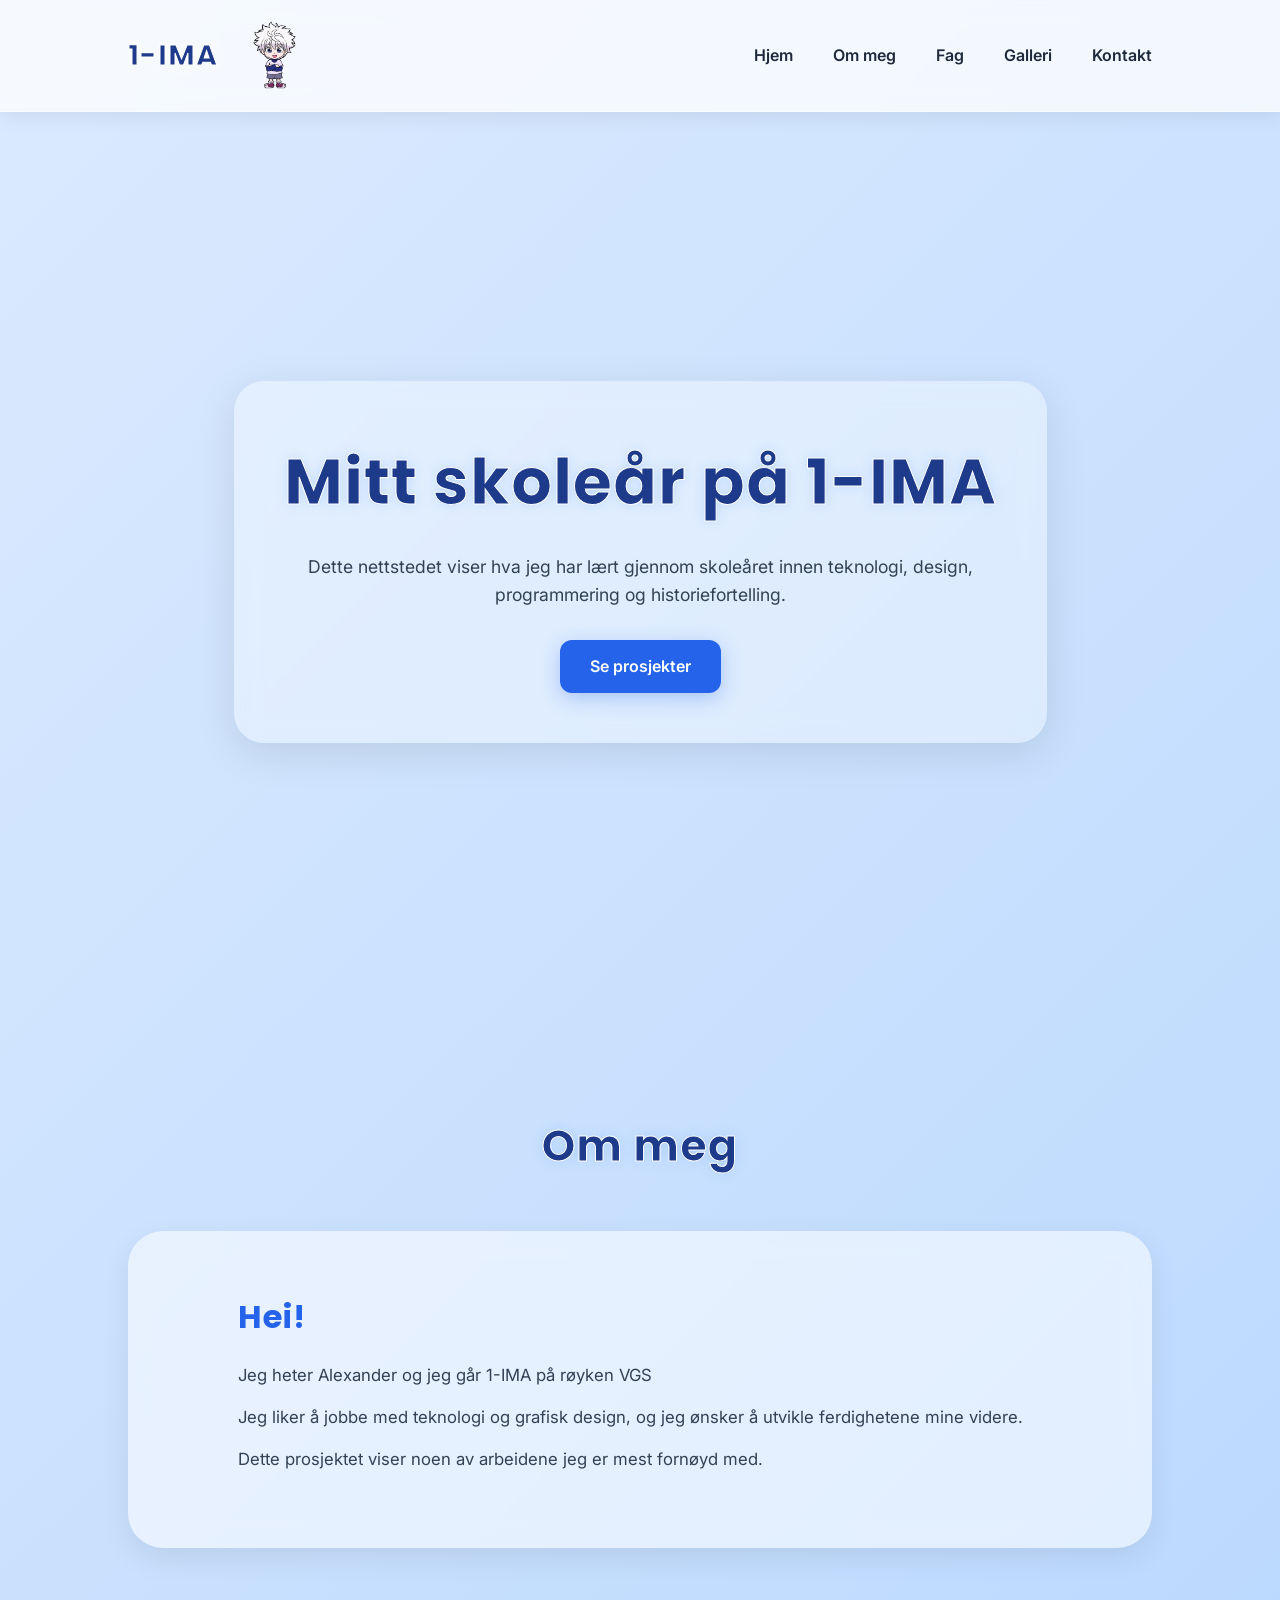
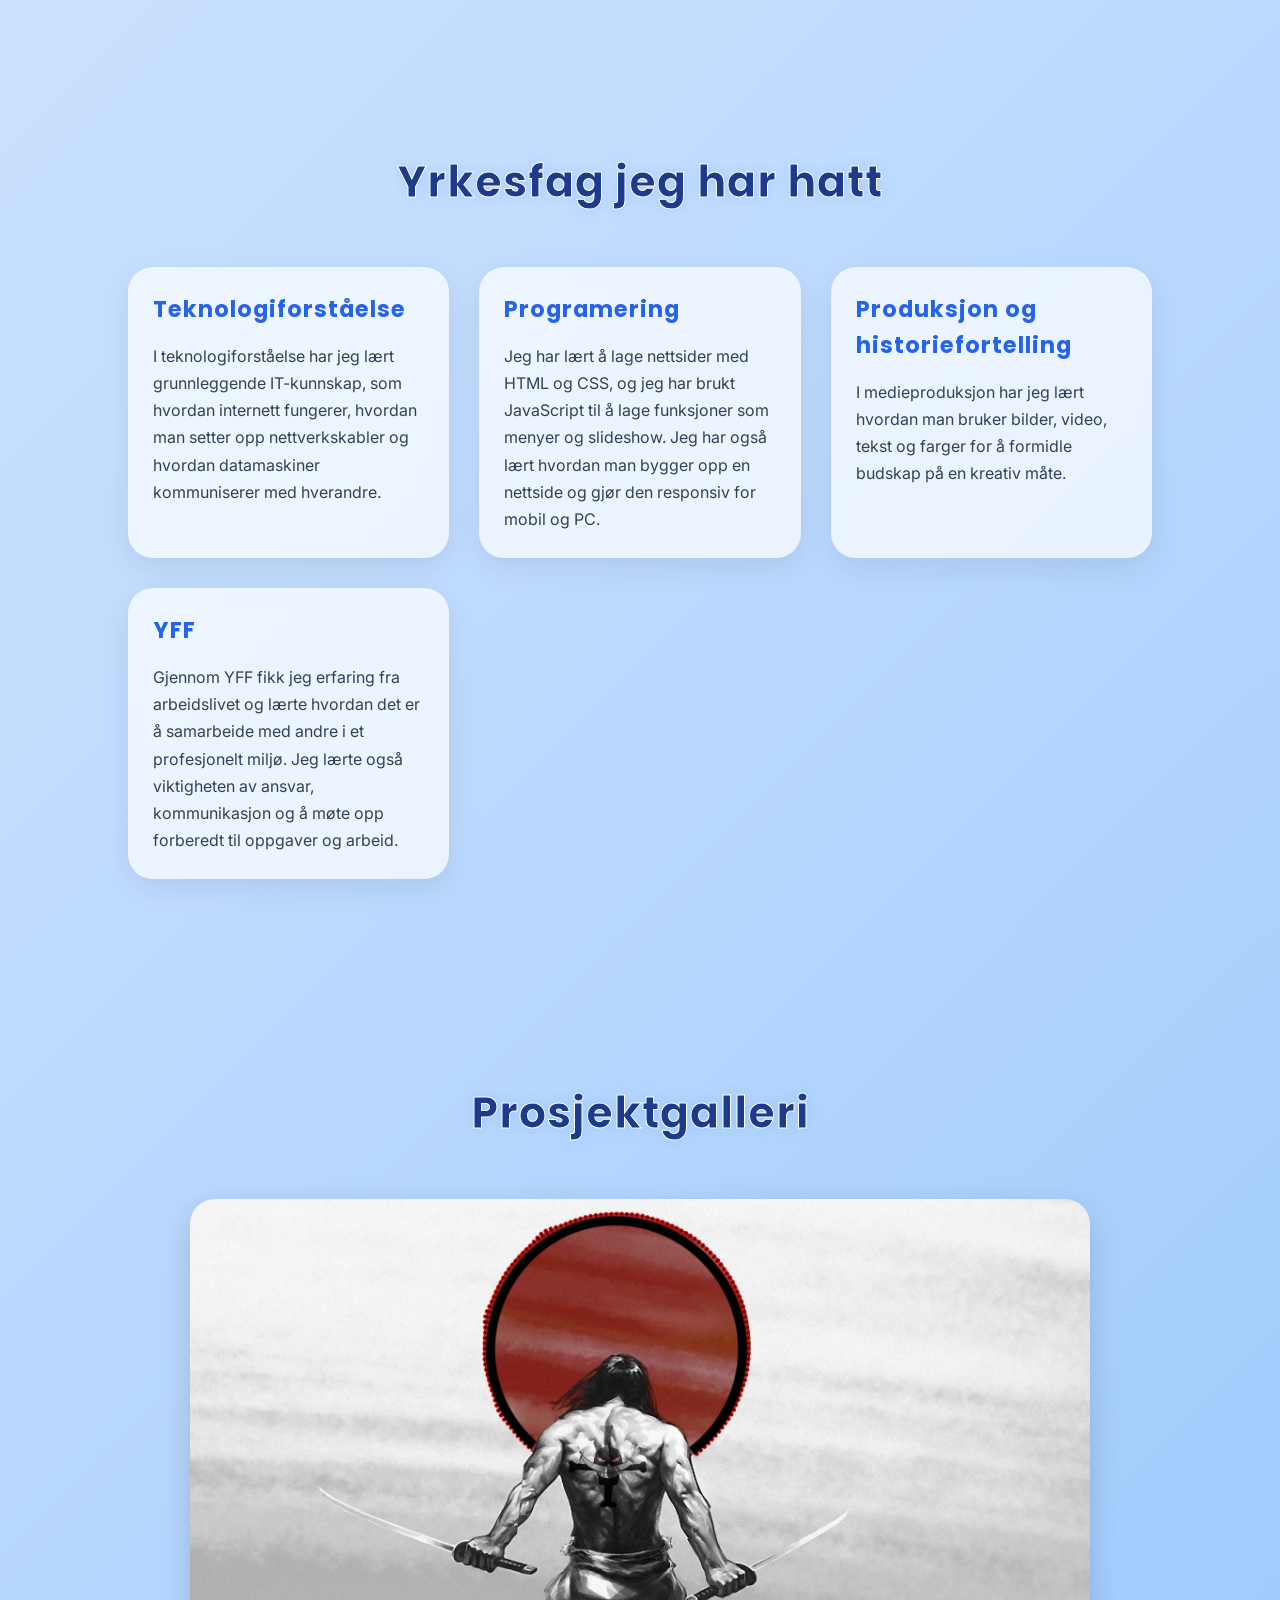
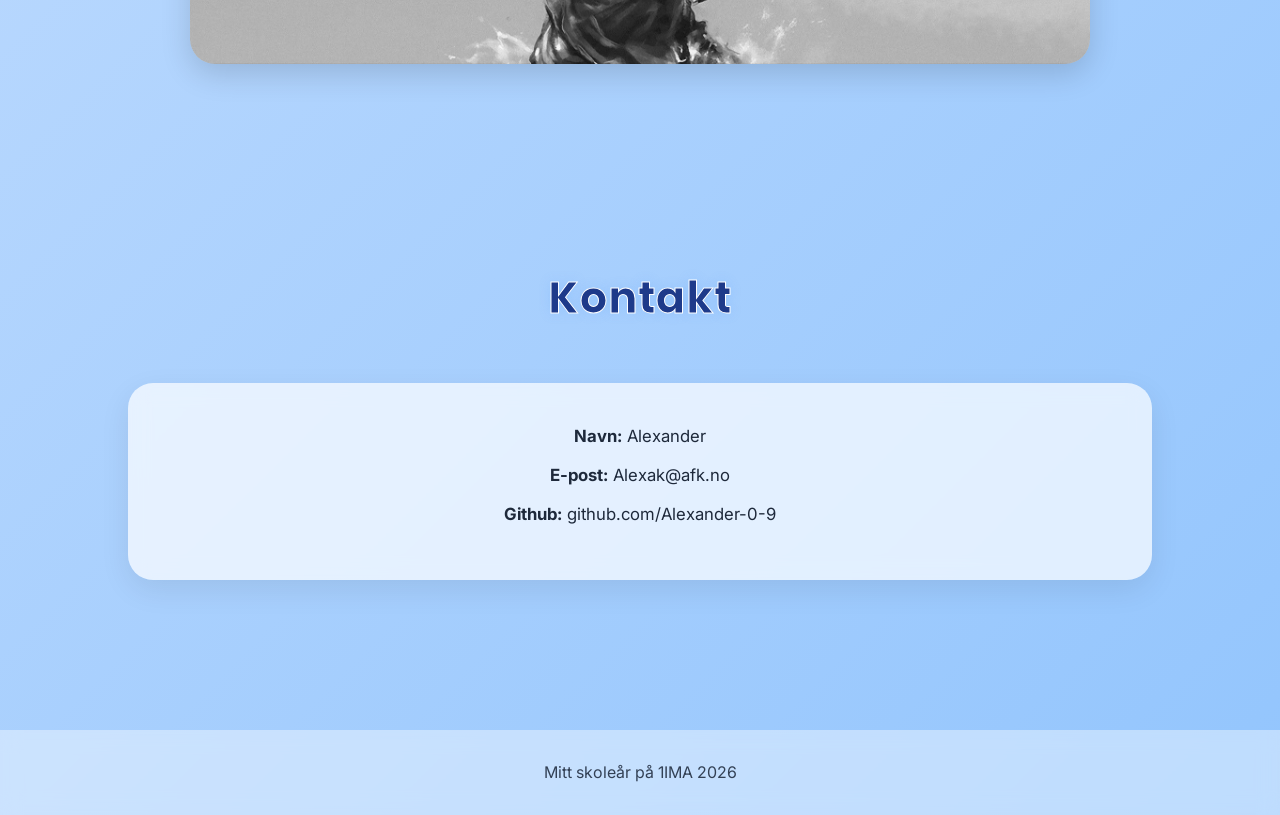
==== index.html @ d4f04698 "first commit" ====
<!-- index.html -->
<!DOCTYPE html>
<html lang="no">

<head>
    <meta charset="UTF-8" />
    <meta name="viewport" content="width=device-width, initial-scale=1.0" />
    <title>Mitt skoleår på 1-IMA</title>

    <link rel="preconnect" href="https://fonts.googleapis.com">
    <link rel="preconnect" href="https://fonts.gstatic.com" crossorigin>

    <link
        href="https://fonts.googleapis.com/css2?family=Inter:wght@300;400;600;700&family=Poppins:wght@500;700&display=swap"
        rel="stylesheet">

    <link rel="stylesheet" href="style.css">
</head>

<body>

    <!-- NAVBAR -->
    <header>
        <nav class="navbar">
            <div class="logo-container">
                <h1>1-IMA</h1>
                <img src="images/killua0.png" alt="Min logo" class="logo-img">
            </div>

            <ul class="nav-links">
                <li><a href="#home">Hjem</a></li>
                <li><a href="#about">Om meg</a></li>
                <li><a href="#subjects">Fag</a></li>
                <li><a href="#gallery">Galleri</a></li>
                <li><a href="#contact">Kontakt</a></li>
            </ul>

            <div class="menu-btn" id="menu-btn">
                ☰
            </div>
        </nav>
    </header>

    <!-- HERO -->
    <section class="hero" id="home">
        <div class="hero-content">
            <h2>Mitt skoleår på 1-IMA</h2>

            <p>
                Dette nettstedet viser hva jeg har lært gjennom skoleåret
                innen teknologi, design, programmering og historiefortelling.
            </p>

            <a href="#subjects" class="hero-btn">Se prosjekter</a>
        </div>
    </section>

    <!-- ABOUT -->
    <section class="about" id="about">

        <div class="section-title">
            <h2>Om meg</h2>
        </div>

        <div class="about-container">

            <div class="about-image">

            </div>

            <div class="about-text">
                <h3>Hei!</h3>

                <p>
                    Jeg heter Alexander og jeg går 1-IMA på røyken VGS
                </p>

                <p>
                    Jeg liker å jobbe med teknologi og grafisk design,
                    og jeg ønsker å utvikle ferdighetene mine videre.
                </p>

                <p>
                    Dette prosjektet viser noen av arbeidene jeg er mest fornøyd med.
                </p>
            </div>

        </div>

    </section>

    <!-- SUBJECTS -->
    <section class="subjects" id="subjects">

        <div class="section-title">
            <h2>Yrkesfag jeg har hatt </h2>
        </div>

        <div class="card-container">

            <div class="card">
                <h3>Teknologiforståelse</h3>


                <p>

                    I teknologiforståelse har jeg lært grunnleggende IT-kunnskap, som hvordan internett fungerer,
                    hvordan man setter opp nettverkskabler og hvordan datamaskiner kommuniserer med hverandre.

                </p>
            </div>

            <div class="card">
                <h3>Programering</h3>

                <p>
                <p>
                    Jeg har lært å lage nettsider med HTML og CSS, og jeg har brukt JavaScript til å lage funksjoner som
                    menyer og slideshow. Jeg har også lært hvordan man bygger opp en nettside og gjør den responsiv for
                    mobil og PC.
                </p>
                </p>
            </div>

            <div class="card">
                <h3>Produksjon og historiefortelling</h3>

                <p>


                    I medieproduksjon har jeg lært hvordan man bruker bilder, video, tekst og farger for å formidle
                    budskap på en kreativ måte. 

                </p>
            </div>

            <div class="card">
                <h3>YFF</h3>

                <p>
                    Gjennom YFF fikk jeg erfaring fra arbeidslivet og lærte hvordan det er å samarbeide med andre i et
                    profesjonelt miljø. Jeg lærte også viktigheten av ansvar, kommunikasjon og å møte opp forberedt til
                    oppgaver og arbeid.
                </p>
            </div>

        </div>

    </section>

    <!-- SLIDESHOW -->
    <section class="gallery" id="gallery">

        <div class="section-title">
            <h2>Prosjektgalleri</h2>
        </div>

        <div class="slideshow-container">

            <img class="slide active" src="images/b.medie.png" alt="Prosjekt 1">

            <img class="slide" src="images/GEO.png" alt="Prosjekt 2">

            <img class="slide" src="images/historie.png" alt="Prosjekt 3">

            <img class="slide" src="images/Screenshot 2026-05-21 103055.png" alt="Prosjekt 4">

            <img class="slide" src="images/Image.jpg" alt="Prosjekt 5">

            <img class="slide" src="images/image1.jpg" alt="Prosjekt 6">

        </div>

    </section>

    <!-- CONTACT -->
    <section class="contact" id="contact">

        <div class="section-title">
            <h2>Kontakt</h2>
        </div>

        <div class="contact-box">

            <p><strong>Navn:</strong> Alexander</p>
            <p><strong>E-post:</strong> Alexak@afk.no</p>
            <p><strong>Github:</strong> github.com/Alexander-0-9</p>

        </div>

    </section>

    <!-- FOOTER -->
    <footer>
        <p> Mitt skoleår på 1IMA 2026</p>
    </footer>

    <script src="script.js"></script>

</body>

</html>
---- style.css ----
/* =========================
   RESET
========================= */

* {
    margin: 0;
    padding: 0;
    box-sizing: border-box;
}

html {
    scroll-behavior: smooth;
}

/* =========================
   BODY
========================= */

body {
    background: linear-gradient(
        135deg,
        #dbeafe,
        #bfdbfe,
        #93c5fd
    );

    color: rgb(15, 23, 42);

    font-family: 'Inter', sans-serif;
    line-height: 1.6;
}

/* =========================
   GLOBAL TITLES
========================= */

h1,
h2,
h3 {
    font-family: 'Poppins', sans-serif;
    font-weight: 700;
    letter-spacing: 1px;
}

/* =========================
   NAVBAR
========================= */

header {
    position: sticky;
    top: 0;
    z-index: 1000;
}

.navbar {
    background: rgba(255, 255, 255, 0.75);

    display: flex;
    justify-content: space-between;
    align-items: center;

    padding: 18px 10%;

    backdrop-filter: blur(12px);

    border-bottom: 1px solid rgba(255,255,255,0.5);

    box-shadow: 0 4px 20px rgba(0,0,0,0.08);
}

/* LOGO */

.logo-container {
    display: flex;
    align-items: center;
    gap: 12px;
}

.logo-container h1 {
    color: #1e3a8a;
    font-size: 1.8rem;
}

.logo-img {
    height: 75px;
    width: auto;
    object-fit: contain;

    transition: 0.3s ease;
}

.logo-img:hover {
    transform: scale(1.08);
}

/* NAV LINKS */

.nav-links {
    display: flex;
    list-style: none;
    gap: 40px;
}

.nav-links a {
    color: #1e293b;
    text-decoration: none;

    font-weight: 600;

    transition: 0.3s;
}

.nav-links a:hover {
    color: #2563eb;
}

.menu-btn {
    display: none;

    font-size: 28px;
    cursor: pointer;

    color: #1e293b;
}

/* =========================
   HERO
========================= */

.hero {
    min-height: 100vh;

    display: flex;
    justify-content: center;
    align-items: center;

    text-align: center;

    padding: 40px;
}

.hero-content {
    background: rgba(255,255,255,0.35);

    padding: 50px;

    border-radius: 30px;

    backdrop-filter: blur(12px);

    box-shadow: 0 10px 40px rgba(0,0,0,0.1);

    max-width: 900px;
}

.hero-content h2 {
    font-size: 4rem;

    margin-bottom: 20px;

    color: #1e3a8a;

    text-shadow:
        0 0 12px rgba(96,165,250,0.25);
}

.hero-content p {
    max-width: 700px;

    margin: auto;
    margin-bottom: 30px;

    font-size: 1.1rem;

    color: #334155;
}

.hero-btn {
    display: inline-block;

    background: #2563eb;
    color: white;

    padding: 14px 30px;

    border-radius: 12px;

    text-decoration: none;

    font-weight: 600;

    transition: 0.3s ease;

    box-shadow: 0 5px 20px rgba(37,99,235,0.3);
}

.hero-btn:hover {
    transform: translateY(-3px);

    background: #1d4ed8;
}

/* =========================
   GENERAL SECTIONS
========================= */

section {
    padding: 100px 10%;
}

.section-title {
    text-align: center;
    margin-bottom: 50px;
}

.section-title h2 {
    font-size: 2.7rem;

    color: #1e3a8a;

    text-shadow:
        0 0 12px rgba(96,165,250,0.25);
}

/* =========================
   ABOUT
========================= */

.about-container {
    display: flex;
    align-items: center;
    gap: 50px;

    flex-wrap: wrap;
}

.about-image img {
    width: 320px;

    border-radius: 20px;

    box-shadow: 0 10px 30px rgba(0,0,0,0.2);
}

.about-text {
    flex: 1;
}

.about-text h3 {
    font-size: 2rem;

    margin-bottom: 20px;

    color: #2563eb;
}

.about-text p {
    margin-bottom: 15px;

    color: #334155;

    font-size: 1.05rem;
}

/* =========================
   SUBJECTS / CARDS
========================= */

.card-container {
    display: grid;

    grid-template-columns: repeat(auto-fit, minmax(300px, 1fr));

    gap: 30px;
}

/* CARD */

.card {
    background: rgba(255,255,255,0.7);

    backdrop-filter: blur(10px);

    border-radius: 25px;

    overflow: hidden;

    padding: 25px;

    display: flex;
    flex-direction: column;

    transition: 0.4s ease;

    box-shadow: 0 10px 30px rgba(0,0,0,0.08);
}

.card:hover {
    transform: translateY(-10px);

    box-shadow: 0 20px 40px rgba(0,0,0,0.15);
}

/* CARD TEXT */

.card h3 {
    color: #2563eb;

    margin-bottom: 15px;

    font-size: 1.4rem;
}

.card p {
    color: #334155;

    line-height: 1.7;
}

/* =========================
   SLIDESHOW
========================= */

.slideshow-container {
    position: relative;

    max-width: 900px;

    margin: auto;
}

.slide {
    width: 100%;

    display: none;

    border-radius: 25px;

    box-shadow: 0 10px 30px rgba(0,0,0,0.15);
}

.slide.active {
    display: block;
}

/* =========================
   CONTACT
========================= */

.contact-box {
    background: rgba(255,255,255,0.7);

    padding: 40px;

    border-radius: 25px;

    text-align: center;

    backdrop-filter: blur(10px);

    box-shadow: 0 10px 30px rgba(0,0,0,0.08);
}

.contact-box p {
    margin-bottom: 12px;

    color: #1e293b;

    font-size: 1.05rem;
}

/* =========================
   FOOTER
========================= */

footer {
    text-align: center;

    padding: 30px;

    background: rgba(255,255,255,0.4);

    color: #334155;

    backdrop-filter: blur(10px);

    margin-top: 50px;
}

/* =========================
   RESPONSIVE
========================= */

@media (max-width: 768px) {

    .navbar {
        padding: 35px 7%;
    }

    .nav-links {
        position: absolute;

        top: 80px;
        right: 20px;

        background: rgba(255,255,255,0.95);

        width: 220px;

        flex-direction: column;

        padding: 20px;

        border-radius: 20px;

        box-shadow: 0 10px 30px rgba(0,0,0,0.1);

        display: none;
    }

    .nav-links.active {
        display: flex;
    }

    .menu-btn {
        display: block;
    }

    .hero-content {
        padding: 35px;
    }

    .hero-content h2 {
        font-size: 2.5rem;
    }

    .about-container {
        flex-direction: column;
    }

    .section-title h2 {
        font-size: 2rem;
    }

    .logo-img {
        height: 38px;
    }
}
h1,
h2 {
    font-family: 'Poppins', sans-serif;
    font-weight: 700;
    letter-spacing: 1px;

    color: #1e3a8a;

    -webkit-text-stroke: 1px white;

    text-shadow:
        0 0 10px rgba(255,255,255,0.4),
        0 0 20px rgba(255,255,255,0.2);
}
.about-container {
    display: flex;
    align-items: center;
    gap: 50px;

    flex-wrap: wrap;

    background: rgba(255,255,255,0.55);

    padding: 60px;

    border-radius: 35px;

    backdrop-filter: blur(12px);

    box-shadow: 0 10px 30px rgba(0,0,0,0.08);

    max-width: 1400px;

    margin: auto;
}
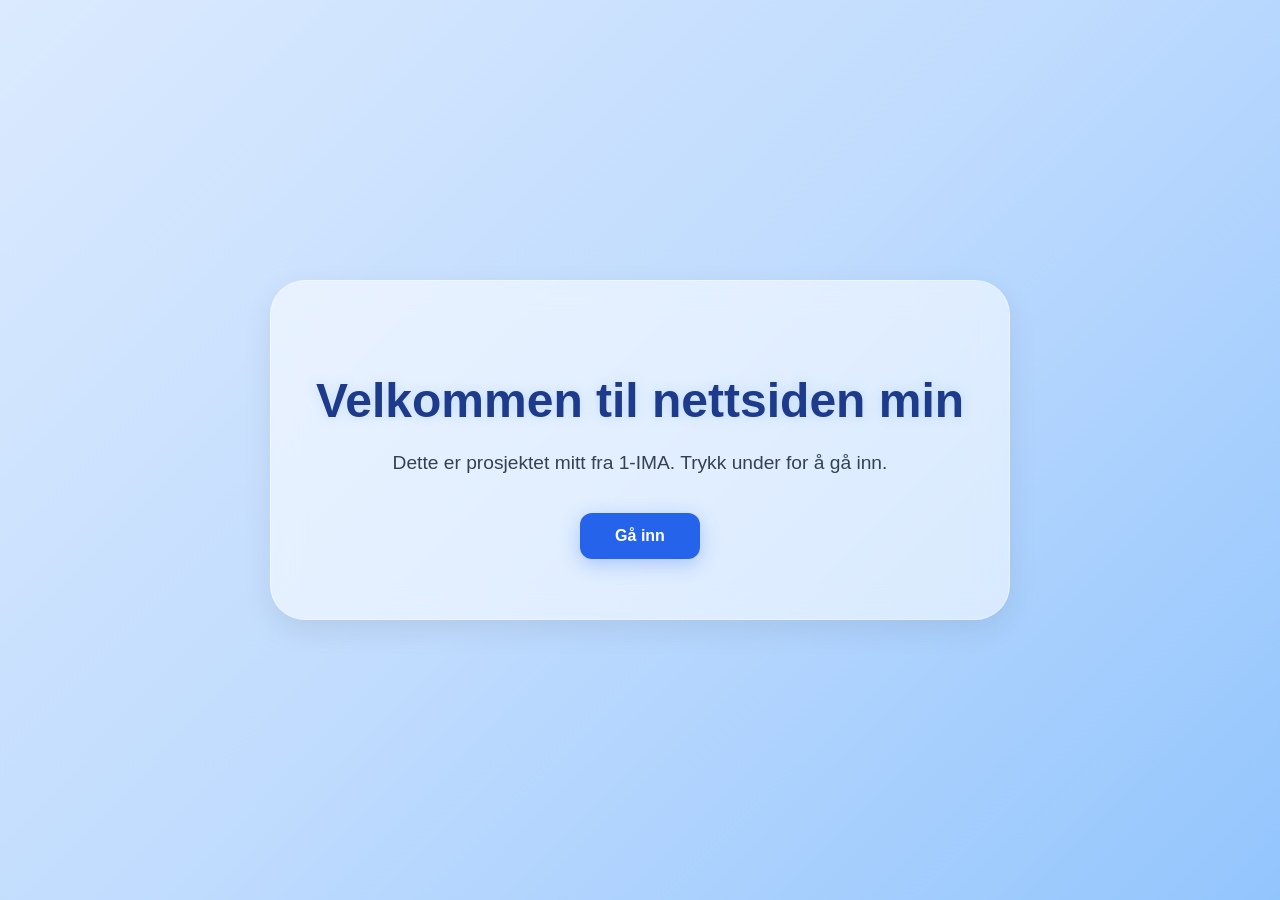
==== commit 31f2daf2: "added forside" ====
--- a/index.html
+++ b/index.html
@@ -1,202 +1,24 @@
-<!-- index.html -->
 <!DOCTYPE html>
 <html lang="no">
+<head>
+    <meta charset="UTF-8">
+    <meta name="viewport" content="width=device-width, initial-scale=1.0">
+    <title>Velkommen</title>
 
-<head>
-    <meta charset="UTF-8" />
-    <meta name="viewport" content="width=device-width, initial-scale=1.0" />
-    <title>Mitt skoleår på 1-IMA</title>
+    <link rel="stylesheet" href="style1.css">
+</head>
+<body class="entry-body">
 
-    <link rel="preconnect" href="https://fonts.googleapis.com">
-    <link rel="preconnect" href="https://fonts.gstatic.com" crossorigin>
+    <div class="entry-container">
+        <h1>Velkommen til nettsiden min</h1>
 
-    <link
-        href="https://fonts.googleapis.com/css2?family=Inter:wght@300;400;600;700&family=Poppins:wght@500;700&display=swap"
-        rel="stylesheet">
+        <p>
+            Dette er prosjektet mitt fra 1-IMA.
+            Trykk under for å gå inn.
+        </p>
 
-    <link rel="stylesheet" href="style.css">
-</head>
-
-<body>
-
-    <!-- NAVBAR -->
-    <header>
-        <nav class="navbar">
-            <div class="logo-container">
-                <h1>1-IMA</h1>
-                <img src="images/killua0.png" alt="Min logo" class="logo-img">
-            </div>
-
-            <ul class="nav-links">
-                <li><a href="#home">Hjem</a></li>
-                <li><a href="#about">Om meg</a></li>
-                <li><a href="#subjects">Fag</a></li>
-                <li><a href="#gallery">Galleri</a></li>
-                <li><a href="#contact">Kontakt</a></li>
-            </ul>
-
-            <div class="menu-btn" id="menu-btn">
-                ☰
-            </div>
-        </nav>
-    </header>
-
-    <!-- HERO -->
-    <section class="hero" id="home">
-        <div class="hero-content">
-            <h2>Mitt skoleår på 1-IMA</h2>
-
-            <p>
-                Dette nettstedet viser hva jeg har lært gjennom skoleåret
-                innen teknologi, design, programmering og historiefortelling.
-            </p>
-
-            <a href="#subjects" class="hero-btn">Se prosjekter</a>
-        </div>
-    </section>
-
-    <!-- ABOUT -->
-    <section class="about" id="about">
-
-        <div class="section-title">
-            <h2>Om meg</h2>
-        </div>
-
-        <div class="about-container">
-
-            <div class="about-image">
-
-            </div>
-
-            <div class="about-text">
-                <h3>Hei!</h3>
-
-                <p>
-                    Jeg heter Alexander og jeg går 1-IMA på røyken VGS
-                </p>
-
-                <p>
-                    Jeg liker å jobbe med teknologi og grafisk design,
-                    og jeg ønsker å utvikle ferdighetene mine videre.
-                </p>
-
-                <p>
-                    Dette prosjektet viser noen av arbeidene jeg er mest fornøyd med.
-                </p>
-            </div>
-
-        </div>
-
-    </section>
-
-    <!-- SUBJECTS -->
-    <section class="subjects" id="subjects">
-
-        <div class="section-title">
-            <h2>Yrkesfag jeg har hatt </h2>
-        </div>
-
-        <div class="card-container">
-
-            <div class="card">
-                <h3>Teknologiforståelse</h3>
-
-
-                <p>
-
-                    I teknologiforståelse har jeg lært grunnleggende IT-kunnskap, som hvordan internett fungerer,
-                    hvordan man setter opp nettverkskabler og hvordan datamaskiner kommuniserer med hverandre.
-
-                </p>
-            </div>
-
-            <div class="card">
-                <h3>Programering</h3>
-
-                <p>
-                <p>
-                    Jeg har lært å lage nettsider med HTML og CSS, og jeg har brukt JavaScript til å lage funksjoner som
-                    menyer og slideshow. Jeg har også lært hvordan man bygger opp en nettside og gjør den responsiv for
-                    mobil og PC.
-                </p>
-                </p>
-            </div>
-
-            <div class="card">
-                <h3>Produksjon og historiefortelling</h3>
-
-                <p>
-
-
-                    I medieproduksjon har jeg lært hvordan man bruker bilder, video, tekst og farger for å formidle
-                    budskap på en kreativ måte. 
-
-                </p>
-            </div>
-
-            <div class="card">
-                <h3>YFF</h3>
-
-                <p>
-                    Gjennom YFF fikk jeg erfaring fra arbeidslivet og lærte hvordan det er å samarbeide med andre i et
-                    profesjonelt miljø. Jeg lærte også viktigheten av ansvar, kommunikasjon og å møte opp forberedt til
-                    oppgaver og arbeid.
-                </p>
-            </div>
-
-        </div>
-
-    </section>
-
-    <!-- SLIDESHOW -->
-    <section class="gallery" id="gallery">
-
-        <div class="section-title">
-            <h2>Prosjektgalleri</h2>
-        </div>
-
-        <div class="slideshow-container">
-
-            <img class="slide active" src="images/b.medie.png" alt="Prosjekt 1">
-
-            <img class="slide" src="images/GEO.png" alt="Prosjekt 2">
-
-            <img class="slide" src="images/historie.png" alt="Prosjekt 3">
-
-            <img class="slide" src="images/Screenshot 2026-05-21 103055.png" alt="Prosjekt 4">
-
-            <img class="slide" src="images/Image.jpg" alt="Prosjekt 5">
-
-            <img class="slide" src="images/image1.jpg" alt="Prosjekt 6">
-
-        </div>
-
-    </section>
-
-    <!-- CONTACT -->
-    <section class="contact" id="contact">
-
-        <div class="section-title">
-            <h2>Kontakt</h2>
-        </div>
-
-        <div class="contact-box">
-
-            <p><strong>Navn:</strong> Alexander</p>
-            <p><strong>E-post:</strong> Alexak@afk.no</p>
-            <p><strong>Github:</strong> github.com/Alexander-0-9</p>
-
-        </div>
-
-    </section>
-
-    <!-- FOOTER -->
-    <footer>
-        <p> Mitt skoleår på 1IMA 2026</p>
-    </footer>
-
-    <script src="script.js"></script>
+        <a href="home.html" class="enter-btn">Gå inn</a>
+    </div>
 
 </body>
-
 </html>
--- a/style1.css
+++ b/style1.css
@@ -0,0 +1,119 @@
+/* =========================
+   ENTRY PAGE - MATCHER DESIGNET DITT
+========================= */
+
+body.entry-body {
+    margin: 0;
+    height: 100vh;
+
+    display: flex;
+    justify-content: center;
+    align-items: center;
+
+    font-family: 'Poppins', sans-serif;
+
+    /* SAMME FARGER SOM NETTSIDEN DIN */
+    background: linear-gradient(
+        135deg,
+        #dbeafe,
+        #bfdbfe,
+        #93c5fd
+    );
+
+    overflow: hidden;
+}
+
+/* =========================
+   GLASS CONTAINER (samme stil som cards/hero)
+========================= */
+
+.entry-container {
+    text-align: center;
+
+    max-width: 700px;
+    padding: 60px 45px;
+
+    background: rgba(255,255,255,0.55);
+
+    backdrop-filter: blur(15px);
+
+    border-radius: 35px;
+
+    box-shadow: 0 10px 30px rgba(0,0,0,0.08);
+
+    border: 1px solid rgba(255,255,255,0.4);
+
+    animation: fadeIn 0.8s ease;
+}
+
+/* =========================
+   TITTEL (samme blå som resten)
+========================= */
+
+.entry-container h1 {
+    font-size: 3rem;
+
+    margin-bottom: 20px;
+
+    color: #1e3a8a;
+
+    text-shadow:
+        0 0 12px rgba(96,165,250,0.25);
+}
+
+/* =========================
+   TEKST (samme som paragraph i hero)
+========================= */
+
+.entry-container p {
+    font-size: 1.2rem;
+
+    margin-bottom: 35px;
+
+    color: #334155;
+
+    line-height: 1.6;
+}
+
+/* =========================
+   KNAPP (samme stil som hero-btn)
+========================= */
+
+.enter-btn {
+    display: inline-block;
+
+    padding: 14px 35px;
+
+    background: #2563eb;
+    color: white;
+
+    text-decoration: none;
+
+    font-weight: 600;
+
+    border-radius: 12px;
+
+    transition: 0.3s ease;
+
+    box-shadow: 0 5px 20px rgba(37,99,235,0.3);
+}
+
+.enter-btn:hover {
+    transform: translateY(-3px);
+    background: #1d4ed8;
+}
+
+/* =========================
+   ANIMASJON
+========================= */
+
+@keyframes fadeIn {
+    from {
+        opacity: 0;
+        transform: translateY(15px);
+    }
+    to {
+        opacity: 1;
+        transform: translateY(0);
+    }
+}
